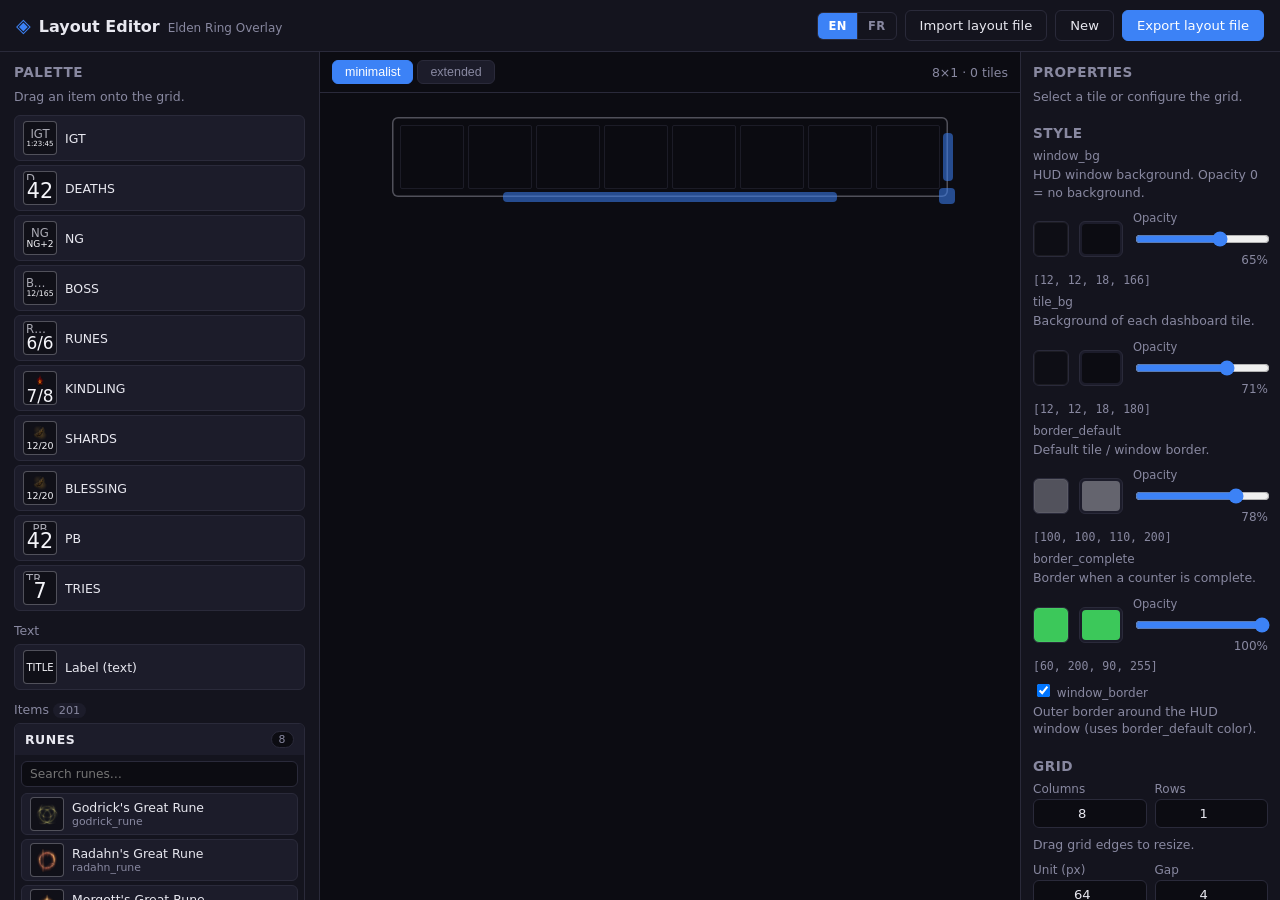
==== tools/layout_editor/layout_editor.html @ 6b84a725 "feature : customizable max on metrics" ====
<!DOCTYPE html>
<html lang="en">
<head>
  <meta charset="UTF-8" />
  <meta name="viewport" content="width=device-width, initial-scale=1.0" />
  <title>ER Overlay — Layout Editor</title>
  <link rel="stylesheet" href="layout_editor_assets/style.css" />
</head>
<body>
  <header class="topbar">
    <div class="brand">
      <span class="brand-icon">◈</span>
      <h1 data-i18n="brandTitle">Layout Editor</h1>
      <span class="brand-sub">Elden Ring Overlay</span>
    </div>
    <div class="topbar-actions">
      <div class="lang-switch" role="group" data-i18n-aria="langSwitch" aria-label="Language">
        <button type="button" class="lang-btn active" data-lang="en">EN</button>
        <button type="button" class="lang-btn" data-lang="fr">FR</button>
      </div>
      <label class="btn btn-ghost" for="import-file">
        <span data-i18n="importLayout">Import layout file</span>
        <input id="import-file" type="file" accept=".toml" hidden />
      </label>
      <button id="btn-new" class="btn btn-ghost" type="button" data-i18n="new">New</button>
      <button id="btn-export" class="btn btn-primary" type="button" data-i18n="exportLayout">Export layout file</button>
    </div>
  </header>

  <div class="workspace">
    <aside class="panel panel-left">
      <section class="panel-block">
        <h2 data-i18n="palette">Palette</h2>
        <p class="hint" data-i18n="paletteHint">Drag an item onto the grid.</p>
        <div id="palette-metrics" class="palette"></div>
        <h3 class="subhead" data-i18n="text">Text</h3>
        <div id="palette-label" class="palette"></div>
        <h3 class="subhead"><span data-i18n="items">Items</span> <span id="catalog-count" class="badge"></span></h3>
        <div id="palette-item-sections" class="item-sections"></div>
      </section>
    </aside>

    <main class="canvas-area">
      <div class="canvas-toolbar">
        <div class="section-tabs" id="section-tabs"></div>
        <div class="canvas-toolbar-spacer"></div>
        <span id="grid-info" class="muted"></span>
      </div>
      <div class="canvas-wrapper">
        <div id="grid-canvas" class="grid-canvas"></div>
      </div>
    </main>

    <aside class="panel panel-right">
      <section class="panel-block" id="props-empty">
        <h2 data-i18n="properties">Properties</h2>
        <p class="hint" data-i18n="propertiesHint">Select a tile or configure the grid.</p>
      </section>

      <section class="panel-block hidden" id="props-tile">
        <h2 data-i18n="tile">Tile</h2>
        <div class="field">
          <label data-i18n="type">Type</label>
          <input id="prop-kind" class="input" type="text" readonly />
        </div>
        <div class="field" id="field-label">
          <label data-i18n="label">Label</label>
          <input id="prop-label" class="input" type="text" />
        </div>
        <div class="field hidden" id="field-metric">
          <label data-i18n="metric">Metric</label>
          <select id="prop-metric" class="input"></select>
        </div>
        <div class="field hidden" id="field-key">
          <label data-i18n="key">Key</label>
          <input id="prop-key" class="input" type="text" />
        </div>
        <div class="field-row">
          <div class="field">
            <label data-i18n="col">Col</label>
            <input id="prop-col" class="input input-num" type="number" min="0" />
          </div>
          <div class="field">
            <label data-i18n="row">Row</label>
            <input id="prop-row" class="input input-num" type="number" min="0" />
          </div>
        </div>
        <div class="field-row">
          <div class="field">
            <label>w</label>
            <input id="prop-w" class="input input-num" type="number" min="1" />
          </div>
          <div class="field">
            <label>h</label>
            <input id="prop-h" class="input input-num" type="number" min="1" />
          </div>
        </div>
        <div class="field hidden" id="field-show-max">
          <label class="checkbox-label">
            <input id="prop-show-max" type="checkbox" />
            <span data-i18n="showMax">show_max</span>
          </label>
        </div>
        <div class="field hidden" id="field-metric-max">
          <label data-i18n="metricMax">max</label>
          <div class="field-row">
            <select id="prop-max-mode" class="input">
              <option value="auto" data-i18n="metricMaxAuto">auto</option>
              <option value="manual" data-i18n="metricMaxManual">manual</option>
            </select>
            <input id="prop-max-value" class="input input-num" type="number" min="1" />
          </div>
        </div>
        <div class="field hidden" id="field-track-equipped">
          <label class="checkbox-label">
            <input id="prop-track-equipped" type="checkbox" />
            <span data-i18n="trackEquipped">track_equipped</span>
          </label>
        </div>
        <div class="field hidden" id="field-icon">
          <label data-i18n="iconOptional">Icon (optional)</label>
          <input id="prop-icon" class="input" type="text" data-i18n-placeholder="iconPlaceholder" placeholder="kindling, scadutree…" />
        </div>
        <button id="btn-delete-tile" class="btn btn-danger btn-block" type="button" data-i18n="delete">Delete</button>
      </section>

      <section class="panel-block">
        <h2 data-i18n="style">Style</h2>
        <div class="field">
          <label data-i18n="windowBg">window_bg</label>
          <p class="hint" data-i18n="windowBgHint">HUD window background. Opacity 0 = no background.</p>
          <div id="picker-window-bg"></div>
        </div>
        <div class="field">
          <label data-i18n="tileBg">tile_bg</label>
          <p class="hint" data-i18n="tileBgHint">Background of each dashboard tile.</p>
          <div id="picker-tile-bg"></div>
        </div>
        <div class="field">
          <label data-i18n="borderDefault">border_default</label>
          <p class="hint" data-i18n="borderDefaultHint">Default tile / window border.</p>
          <div id="picker-border-default"></div>
        </div>
        <div class="field">
          <label data-i18n="borderComplete">border_complete</label>
          <p class="hint" data-i18n="borderCompleteHint">Border when a counter is complete.</p>
          <div id="picker-border-complete"></div>
        </div>
        <div class="field">
          <label class="checkbox-label">
            <input id="cfg-window-border" type="checkbox" />
            <span data-i18n="windowBorder">window_border</span>
          </label>
          <p class="hint" data-i18n="windowBorderHint">Outer border around the HUD window (uses border_default color).</p>
        </div>
      </section>

      <section class="panel-block">
        <h2 data-i18n="grid">Grid</h2>
        <div class="field-row">
          <div class="field">
            <label data-i18n="columns">Columns</label>
            <input id="cfg-columns" class="input input-num" type="number" min="1" max="32" />
          </div>
          <div class="field">
            <label data-i18n="rows">Rows</label>
            <input id="cfg-rows" class="input input-num" type="number" min="1" max="32" />
          </div>
        </div>
        <p class="hint" data-i18n="gridResizeHint">Drag grid edges to resize.</p>
        <div class="field-row">
          <div class="field">
            <label data-i18n="unitPx">Unit (px)</label>
            <input id="cfg-unit-size" class="input input-num" type="number" min="16" />
          </div>
          <div class="field">
            <label data-i18n="gap">Gap</label>
            <input id="cfg-gap" class="input input-num" type="number" min="0" />
          </div>
        </div>
        <div class="field">
          <label data-i18n="padding">Padding</label>
          <input id="cfg-padding" class="input input-num" type="number" min="0" />
        </div>
        <div class="field">
          <label data-i18n="defaultSection">Default section</label>
          <select id="cfg-default-section" class="input">
            <option value="minimalist">minimalist</option>
            <option value="extended">extended</option>
          </select>
        </div>
        <h3 class="subhead" data-i18n="overlayPreview">Overlay preview</h3>
        <p class="hint" data-i18n="overlayPreviewHint">Values from er_overlay.toml — affects text size on the canvas only.</p>
        <div class="field-row">
          <div class="field">
            <label data-i18n="textSize">text_size</label>
            <input id="cfg-text-size" class="input input-num" type="number" min="12" max="48" step="1" />
          </div>
          <div class="field">
            <label data-i18n="overlayScale">scale</label>
            <input id="cfg-overlay-scale" class="input input-num" type="number" min="0.25" max="4" step="0.05" />
          </div>
        </div>
      </section>
    </aside>
  </div>

  <script src="layout_editor_assets/catalog.js"></script>
  <script src="layout_editor_assets/i18n.js"></script>
  <script src="layout_editor_assets/color_picker.js"></script>
  <script src="layout_editor_assets/app.js"></script>
</body>
</html>
---- tools/layout_editor/layout_editor_assets/style.css ----
:root {
  --bg: #0c0c12;
  --surface: #14141e;
  --surface-2: #1c1c2a;
  --border: #2a2a3a;
  --text: #e8e8f0;
  --muted: #8888a0;
  --accent: #3c82f6;
  --accent-hover: #5a9aff;
  --danger: #e05050;
  --tile-bg-color: rgba(12, 12, 18, 0.71);
  --window-bg-color: rgba(12, 12, 18, 0.65);
  --tile-border-color: rgba(100, 100, 110, 0.78);
  --tile-border-complete: rgba(60, 200, 90, 1);
  --tile-label-color: rgb(170, 170, 180);
  --tile-value-color: rgb(245, 245, 250);
  --tile-selected: rgba(60, 130, 246, 0.9);
  --grid-line: rgba(60, 60, 80, 0.35);
  --radius: 6px;
  --font: "Segoe UI", system-ui, sans-serif;
  /* Same font as er_overlay_ui (Segoe UI on Windows). */
  --tile-font: "Segoe UI", system-ui, sans-serif;
  --overlay-label-line: 11.7px;
}

*,
*::before,
*::after {
  box-sizing: border-box;
}

body {
  margin: 0;
  font-family: var(--font);
  background: var(--bg);
  color: var(--text);
  height: 100vh;
  display: flex;
  flex-direction: column;
  overflow: hidden;
}

.hidden {
  display: none !important;
}

/* ── Top bar ─────────────────────────────────────── */

.topbar {
  display: flex;
  align-items: center;
  justify-content: space-between;
  padding: 10px 16px;
  background: var(--surface);
  border-bottom: 1px solid var(--border);
  flex-shrink: 0;
}

.brand {
  display: flex;
  align-items: baseline;
  gap: 8px;
}

.brand-icon {
  color: var(--accent);
  font-size: 1.2rem;
}

.brand h1 {
  margin: 0;
  font-size: 1rem;
  font-weight: 600;
}

.brand-sub {
  font-size: 0.75rem;
  color: var(--muted);
}

.topbar-actions {
  display: flex;
  align-items: center;
  gap: 8px;
}

.lang-switch {
  display: flex;
  border: 1px solid var(--border);
  border-radius: var(--radius);
  overflow: hidden;
}

.lang-btn {
  font-family: inherit;
  font-size: 0.72rem;
  font-weight: 600;
  letter-spacing: 0.04em;
  padding: 6px 10px;
  border: none;
  background: transparent;
  color: var(--muted);
  cursor: pointer;
  transition: background 0.15s, color 0.15s;
}

.lang-btn:hover {
  color: var(--text);
  background: var(--surface-2);
}

.lang-btn.active {
  background: var(--accent);
  color: #fff;
}

.lang-btn + .lang-btn {
  border-left: 1px solid var(--border);
}

/* ── Buttons ─────────────────────────────────────── */

.btn {
  font-family: inherit;
  font-size: 0.82rem;
  padding: 7px 14px;
  border-radius: var(--radius);
  border: 1px solid var(--border);
  cursor: pointer;
  background: var(--surface-2);
  color: var(--text);
  transition: background 0.15s, border-color 0.15s;
}

.btn:hover {
  background: #252535;
}

.btn-primary {
  background: var(--accent);
  border-color: var(--accent);
  color: #fff;
}

.btn-primary:hover {
  background: var(--accent-hover);
}

.btn-ghost {
  background: transparent;
}

.btn-danger {
  background: transparent;
  border-color: var(--danger);
  color: var(--danger);
}

.btn-danger:hover {
  background: rgba(224, 80, 80, 0.12);
}

.btn-block {
  width: 100%;
  margin-top: 8px;
}

/* ── Layout ──────────────────────────────────────── */

.workspace {
  display: grid;
  grid-template-columns: 320px 1fr 260px;
  flex: 1;
  min-height: 0;
}

.panel {
  background: var(--surface);
  border-right: 1px solid var(--border);
  overflow-y: auto;
  overflow-x: hidden;
  padding: 12px;
  min-width: 0;
}

.panel-left {
  padding: 12px 14px;
}

.panel-right {
  border-right: none;
  border-left: 1px solid var(--border);
}

.panel-block {
  margin-bottom: 20px;
}

.panel-block h2 {
  margin: 0 0 8px;
  font-size: 0.85rem;
  font-weight: 600;
  text-transform: uppercase;
  letter-spacing: 0.04em;
  color: var(--muted);
}

.subhead {
  margin: 12px 0 6px;
  font-size: 0.78rem;
  color: var(--muted);
  font-weight: 500;
}

.hint {
  margin: 0 0 10px;
  font-size: 0.78rem;
  color: var(--muted);
  line-height: 1.4;
}

.muted {
  font-size: 0.78rem;
  color: var(--muted);
}

.badge {
  font-size: 0.7rem;
  background: var(--surface-2);
  padding: 1px 6px;
  border-radius: 10px;
  color: var(--muted);
}

/* ── Inputs ──────────────────────────────────────── */

.input {
  width: 100%;
  padding: 6px 8px;
  font-family: inherit;
  font-size: 0.82rem;
  background: var(--bg);
  border: 1px solid var(--border);
  border-radius: var(--radius);
  color: var(--text);
}

.input:focus {
  outline: none;
  border-color: var(--accent);
}

.input-num {
  text-align: center;
}

.field {
  margin-bottom: 8px;
}

.field label {
  display: block;
  font-size: 0.75rem;
  color: var(--muted);
  margin-bottom: 3px;
}

.field-row {
  display: grid;
  grid-template-columns: 1fr 1fr;
  gap: 8px;
}

.checkbox-label {
  display: flex;
  align-items: center;
  gap: 6px;
  font-size: 0.82rem;
  cursor: pointer;
}

/* ── Palette ─────────────────────────────────────── */

.palette {
  display: flex;
  flex-direction: column;
  gap: 4px;
}

.palette-scroll {
  max-height: 220px;
  overflow-y: auto;
}

.item-sections {
  display: flex;
  flex-direction: column;
  gap: 6px;
}

.item-section {
  border: 1px solid var(--border);
  border-radius: var(--radius);
  background: var(--surface);
  overflow: hidden;
}

.item-section-head {
  width: 100%;
  display: flex;
  align-items: center;
  justify-content: space-between;
  gap: 8px;
  padding: 7px 10px;
  border: 0;
  background: var(--surface-2);
  color: var(--text);
  font: inherit;
  font-size: 0.78rem;
  font-weight: 600;
  text-transform: uppercase;
  letter-spacing: 0.04em;
  cursor: pointer;
}

.item-section-head:hover {
  background: #242436;
}

.item-section-count {
  font-size: 0.68rem;
  font-weight: 500;
  color: var(--muted);
  background: var(--bg);
  border: 1px solid var(--border);
  border-radius: 999px;
  padding: 1px 7px;
}

.item-section-content {
  padding: 6px;
  display: flex;
  flex-direction: column;
  gap: 6px;
}

.item-section-search {
  font-size: 0.76rem;
  padding: 5px 8px;
}

.item-section-body {
  max-height: 140px;
}

.item-section.collapsed .item-section-content {
  display: none;
}

.palette-item {
  display: flex;
  align-items: center;
  gap: 8px;
  padding: 5px 8px;
  background: var(--surface-2);
  border: 1px solid var(--border);
  border-radius: var(--radius);
  font-size: 0.78rem;
  cursor: grab;
  user-select: none;
  transition: border-color 0.15s;
  min-height: 42px;
  max-width: 100%;
  overflow: hidden;
}

.palette-item:hover {
  border-color: var(--accent);
}

.palette-item:active {
  cursor: grabbing;
}

.palette-thumb {
  width: 34px;
  height: 34px;
  flex-shrink: 0;
  display: flex;
  flex-direction: column;
  align-items: center;
  justify-content: center;
  background: var(--tile-bg-color);
  border: 1.5px solid var(--tile-border-color);
  border-radius: 4px;
  overflow: hidden;
  padding: 2px;
}

.palette-thumb img {
  width: 88%;
  height: 88%;
  object-fit: contain;
  image-rendering: auto;
}

.palette-thumb-text {
  color: var(--tile-label-color);
  text-transform: uppercase;
  line-height: 1;
  text-align: center;
  max-width: 100%;
  overflow: hidden;
  text-overflow: ellipsis;
  white-space: nowrap;
}

.palette-thumb-value {
  color: var(--tile-value-color);
  line-height: 1.1;
}

.palette-meta {
  flex: 1;
  min-width: 0;
}

.palette-title {
  font-size: 0.78rem;
  overflow: hidden;
  text-overflow: ellipsis;
  white-space: nowrap;
}

.palette-item .pi-key {
  color: var(--muted);
  font-size: 0.68rem;
  overflow: hidden;
  text-overflow: ellipsis;
  white-space: nowrap;
}

.item-sections,
.item-section,
.item-section-body,
.palette {
  min-width: 0;
}

/* ── Canvas ──────────────────────────────────────── */

.canvas-area {
  display: flex;
  flex-direction: column;
  min-width: 0;
  background: var(--bg);
}

.canvas-toolbar {
  display: flex;
  align-items: center;
  gap: 8px;
  padding: 8px 12px;
  border-bottom: 1px solid var(--border);
  flex-shrink: 0;
}

.canvas-toolbar-spacer {
  flex: 1;
}

.section-tabs {
  display: flex;
  gap: 4px;
}

.section-tab {
  padding: 4px 12px;
  font-size: 0.78rem;
  background: var(--surface-2);
  border: 1px solid var(--border);
  border-radius: var(--radius);
  color: var(--muted);
  cursor: pointer;
}

.section-tab.active {
  background: var(--accent);
  border-color: var(--accent);
  color: #fff;
}

.canvas-wrapper {
  flex: 1;
  overflow: auto;
  padding: 24px;
  display: flex;
  justify-content: center;
  align-items: flex-start;
}

.grid-canvas {
  position: relative;
  background: var(--window-bg-color, transparent);
  border: none;
  border-radius: var(--radius);
  box-shadow: none;
}

.grid-canvas--no-window-chrome {
  border-radius: 0;
}

.grid-canvas.drag-over {
  outline: 2px dashed var(--accent);
  outline-offset: 2px;
}

.grid-canvas--resizing {
  outline: 2px solid var(--accent);
  outline-offset: 1px;
}

.grid-resize-handle {
  position: absolute;
  z-index: 5;
  background: var(--accent);
  opacity: 0.55;
  transition: opacity 0.15s;
}

.grid-resize-handle:hover {
  opacity: 0.95;
}

.grid-resize-e {
  right: -5px;
  top: 20%;
  width: 10px;
  height: 60%;
  cursor: ew-resize;
  border-radius: 4px;
}

.grid-resize-s {
  left: 20%;
  bottom: -5px;
  width: 60%;
  height: 10px;
  cursor: ns-resize;
  border-radius: 4px;
}

.grid-resize-se {
  right: -7px;
  bottom: -7px;
  width: 16px;
  height: 16px;
  cursor: nwse-resize;
  border-radius: 4px;
}

.grid-bg {
  position: absolute;
  inset: 0;
  pointer-events: none;
}

.grid-cell {
  position: absolute;
  border: 1px solid var(--grid-line);
  border-radius: 2px;
}

/* ── Tiles ───────────────────────────────────────── */

.tile {
  position: absolute;
  background: var(--tile-bg-color);
  border: 1.5px solid var(--tile-border-color);
  border-radius: var(--radius);
  cursor: grab;
  overflow: hidden;
  user-select: none;
  transition: border-color 0.1s, box-shadow 0.1s;
  z-index: 1;
}

.tile.tile--complete {
  border-color: var(--tile-border-complete);
}

.tile:hover {
  border-color: rgba(140, 140, 160, 0.9);
}

.tile.selected {
  border-color: var(--tile-selected);
  box-shadow: 0 0 0 1px var(--tile-selected);
  z-index: 2;
}

.tile.tile--resizing {
  cursor: nwse-resize;
  z-index: 3;
}

.tile.overlap {
  border-color: var(--danger);
}

.tile-body {
  position: relative;
  width: 100%;
  height: 100%;
  font-family: var(--tile-font);
  pointer-events: none;
  overflow: hidden;
}

.tile-text-probe {
  position: absolute;
  left: -9999px;
  top: 0;
  visibility: hidden;
  white-space: nowrap;
  font-family: var(--tile-font);
  line-height: 1;
}

.tile-layer {
  position: absolute;
  left: 50%;
  transform: translateX(-50%);
  white-space: nowrap;
  text-align: center;
  line-height: 1;
  overflow: hidden;
  text-overflow: ellipsis;
}

.tile-layer--icon {
  left: 0;
  transform: none;
  object-fit: contain;
}

.tile-icon {
  object-fit: contain;
  flex-shrink: 0;
  display: block;
}

.tile-icon--metric {
  /* size/position set in JS (tile_render.rs layout) */
}

.tile-icon--item {
  /* size/position set in JS */
}

.tile-icon--item-countable {
  /* size/position set in JS */
}

.tile-icon--missing {
  opacity: 0.25;
  filter: grayscale(1);
}

.tile-label {
  color: var(--tile-label-color);
  text-transform: uppercase;
  line-height: 1;
  max-width: 100%;
  white-space: nowrap;
  overflow: hidden;
  text-overflow: ellipsis;
}

.tile-value {
  color: var(--tile-value-color);
  line-height: 1;
  max-width: 100%;
  white-space: nowrap;
  overflow: hidden;
  text-overflow: ellipsis;
}

.tile-value--solo {
  text-transform: none;
  letter-spacing: normal;
}

.tile-count {
  /* positioned in JS like tile_render.rs */
}

.resize-handle {
  position: absolute;
  right: 0;
  bottom: 0;
  width: 18px;
  height: 18px;
  cursor: nwse-resize;
  background: var(--accent);
  border-radius: 2px 0 var(--radius) 0;
  opacity: 0.85;
  z-index: 2;
}

.resize-zone {
  position: absolute;
  right: 0;
  bottom: 0;
  width: 28%;
  height: 28%;
  min-width: 20px;
  min-height: 20px;
  max-width: 48px;
  max-height: 48px;
  cursor: nwse-resize;
  z-index: 1;
}

/* ── RGBA color picker ─────────────────────────────────────────────── */

.color-picker-row {
  display: flex;
  align-items: center;
  gap: 10px;
  margin-top: 6px;
}

.color-picker-swatch {
  width: 36px;
  height: 36px;
  flex-shrink: 0;
  border-radius: var(--radius);
  border: 1px solid var(--border);
  box-shadow: inset 0 0 0 1px rgba(255, 255, 255, 0.06);
}

.color-picker-color {
  width: 44px;
  height: 36px;
  padding: 2px;
  border: 1px solid var(--border);
  border-radius: var(--radius);
  background: var(--surface-2);
  cursor: pointer;
}

.color-picker-color::-webkit-color-swatch-wrapper {
  padding: 0;
}

.color-picker-color::-webkit-color-swatch {
  border: none;
  border-radius: 4px;
}

.color-picker-alpha {
  flex: 1;
  min-width: 0;
  display: flex;
  flex-direction: column;
  gap: 4px;
}

.color-picker-alpha-label {
  font-size: 0.72rem;
  color: var(--muted);
}

.color-picker-alpha-range {
  width: 100%;
  accent-color: var(--accent);
}

.color-picker-alpha-val {
  font-size: 0.75rem;
  color: var(--muted);
  align-self: flex-end;
}

.color-picker-value {
  display: block;
  margin-top: 6px;
  font-size: 0.72rem;
  font-family: ui-monospace, Consolas, monospace;
}
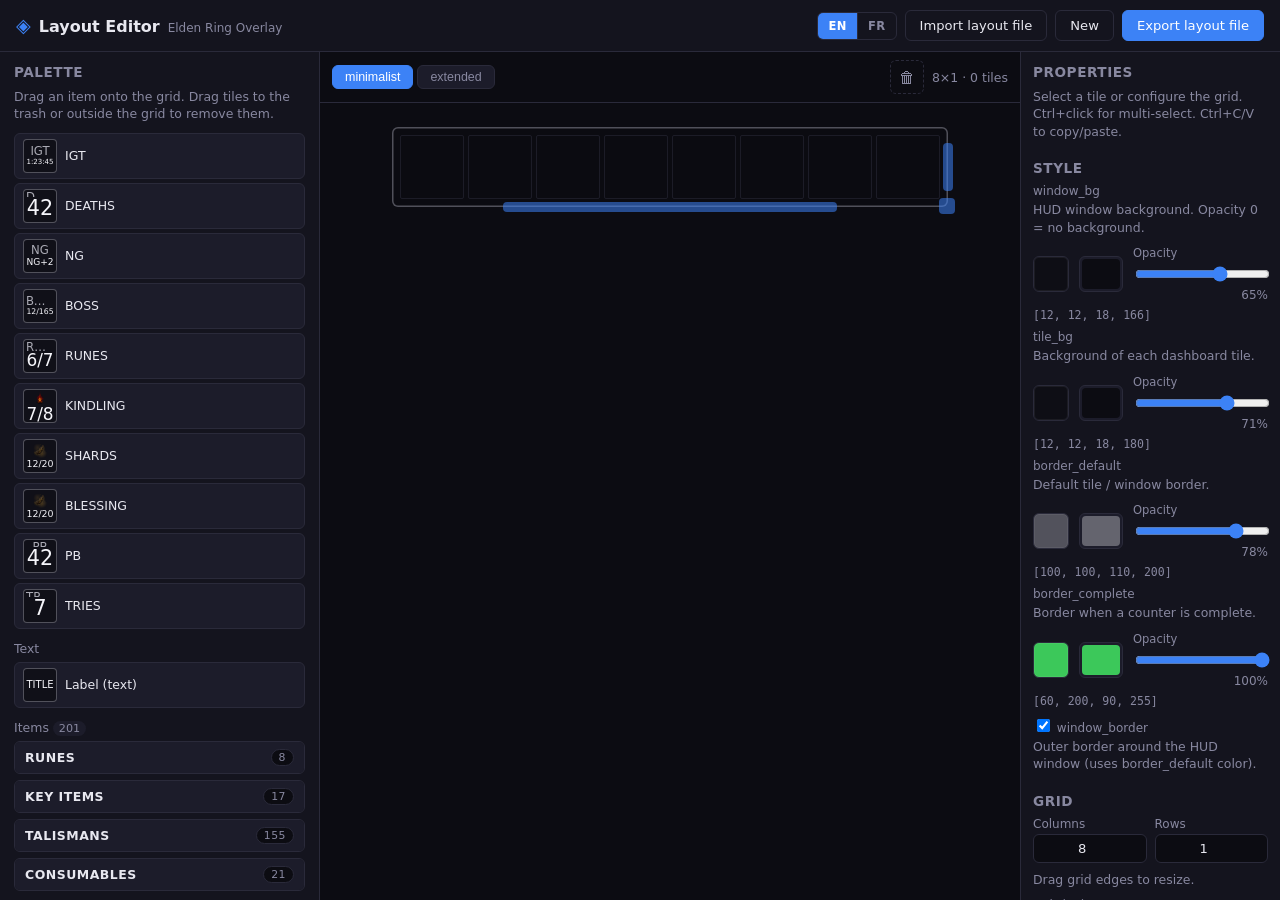
==== commit dfa735a6: "feature : QOL Ingame : - Better vertical alignment when not using Labels  Editor :  - Do not put bac" ====
--- a/tools/layout_editor/layout_editor.html
+++ b/tools/layout_editor/layout_editor.html
@@ -44,6 +44,7 @@
       <div class="canvas-toolbar">
         <div class="section-tabs" id="section-tabs"></div>
         <div class="canvas-toolbar-spacer"></div>
+        <div id="trash-zone" class="trash-zone" data-i18n-title="trashHint" title="">🗑</div>
         <span id="grid-info" class="muted"></span>
       </div>
       <div class="canvas-wrapper">
@@ -59,6 +60,8 @@
 
       <section class="panel-block hidden" id="props-tile">
         <h2 data-i18n="tile">Tile</h2>
+        <p id="props-multi-hint" class="hint hidden"></p>
+        <div id="props-fields">
         <div class="field">
           <label data-i18n="type">Type</label>
           <input id="prop-kind" class="input" type="text" readonly />
@@ -121,6 +124,7 @@
           <label data-i18n="iconOptional">Icon (optional)</label>
           <input id="prop-icon" class="input" type="text" data-i18n-placeholder="iconPlaceholder" placeholder="kindling, scadutree…" />
         </div>
+        </div>
         <button id="btn-delete-tile" class="btn btn-danger btn-block" type="button" data-i18n="delete">Delete</button>
       </section>
 
--- a/tools/layout_editor/layout_editor_assets/style.css
+++ b/tools/layout_editor/layout_editor_assets/style.css
@@ -469,6 +469,27 @@
   flex: 1;
 }
 
+.trash-zone {
+  display: flex;
+  align-items: center;
+  justify-content: center;
+  width: 34px;
+  height: 34px;
+  border: 1.5px dashed var(--border);
+  border-radius: var(--radius);
+  color: var(--muted);
+  font-size: 1rem;
+  cursor: default;
+  transition: border-color 0.15s, color 0.15s, background 0.15s;
+  user-select: none;
+}
+
+.trash-zone--active {
+  border-color: var(--danger);
+  color: var(--danger);
+  background: rgba(224, 80, 80, 0.12);
+}
+
 .section-tabs {
   display: flex;
   gap: 4px;
@@ -505,6 +526,7 @@
   border: none;
   border-radius: var(--radius);
   box-shadow: none;
+  overflow: visible;
 }
 
 .grid-canvas--no-window-chrome {
@@ -566,6 +588,18 @@
   pointer-events: none;
 }
 
+.grid-tiles,
+.grid-handles {
+  position: absolute;
+  inset: 0;
+  pointer-events: none;
+}
+
+.grid-tiles .tile,
+.grid-handles .grid-resize-handle {
+  pointer-events: auto;
+}
+
 .grid-cell {
   position: absolute;
   border: 1px solid var(--grid-line);
@@ -603,6 +637,20 @@
 .tile.tile--resizing {
   cursor: nwse-resize;
   z-index: 3;
+}
+
+.tile.tile--moving {
+  cursor: grabbing;
+  opacity: 0.92;
+  z-index: 3;
+}
+
+.tile.tile--delete-pending {
+  opacity: 0.5;
+  z-index: 5;
+  box-shadow: 0 10px 28px rgba(0, 0, 0, 0.45);
+  outline: 2px dashed var(--danger);
+  outline-offset: 2px;
 }
 
 .tile.overlap {
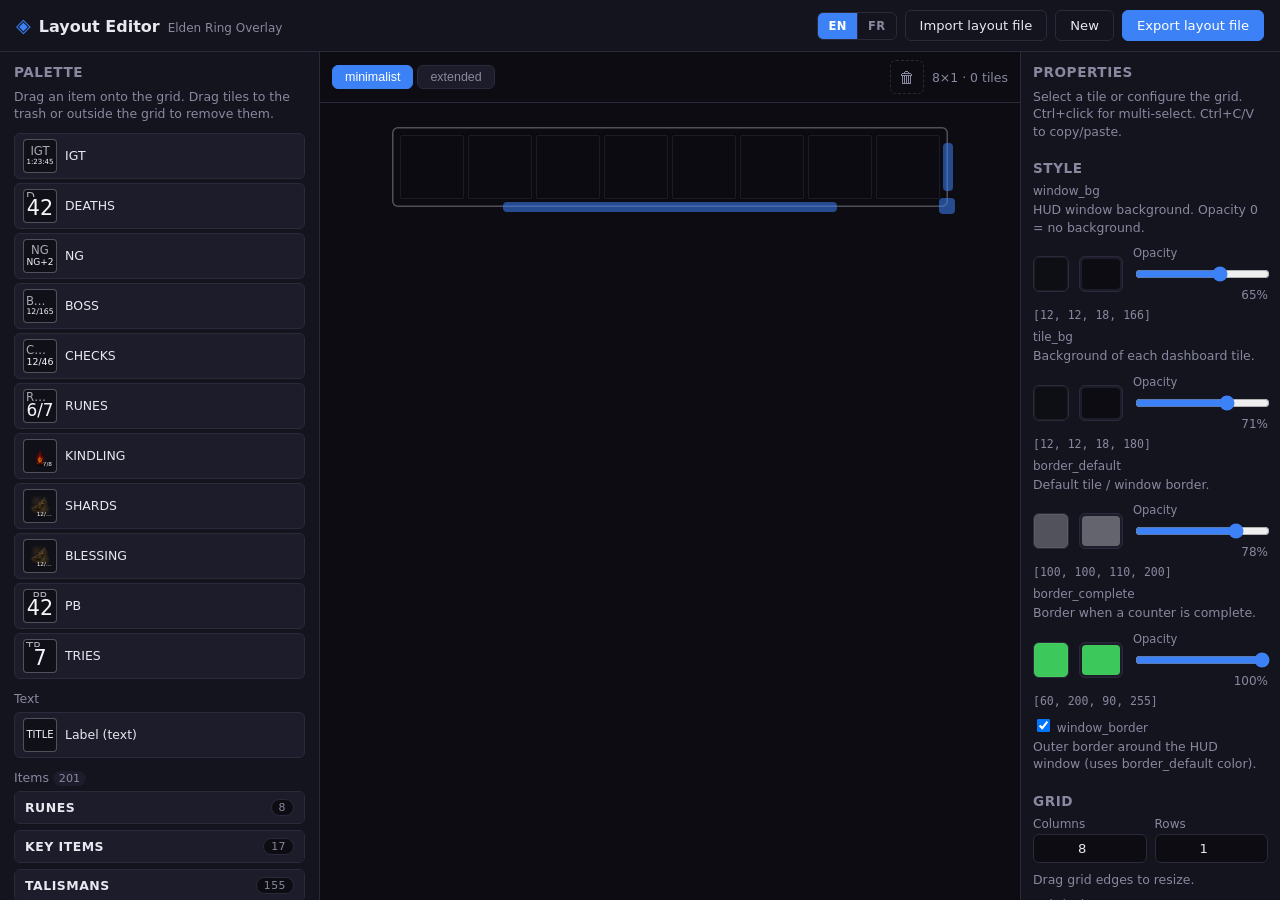
==== commit 5f59ff3d: "feature : historic tracking" ====
--- a/tools/layout_editor/layout_editor.html
+++ b/tools/layout_editor/layout_editor.html
@@ -120,6 +120,12 @@
             <span data-i18n="trackEquipped">track_equipped</span>
           </label>
         </div>
+        <div class="field hidden" id="field-historic">
+          <label class="checkbox-label">
+            <input id="prop-historic" type="checkbox" />
+            <span data-i18n="historic">historic</span>
+          </label>
+        </div>
         <div class="field hidden" id="field-icon">
           <label data-i18n="iconOptional">Icon (optional)</label>
           <input id="prop-icon" class="input" type="text" data-i18n-placeholder="iconPlaceholder" placeholder="kindling, scadutree…" />
--- a/tools/layout_editor/layout_editor_assets/style.css
+++ b/tools/layout_editor/layout_editor_assets/style.css
@@ -383,6 +383,7 @@
 }
 
 .palette-thumb {
+  position: relative;
   width: 34px;
   height: 34px;
   flex-shrink: 0;
@@ -406,7 +407,6 @@
 
 .palette-thumb-text {
   color: var(--tile-label-color);
-  text-transform: uppercase;
   line-height: 1;
   text-align: center;
   max-width: 100%;
@@ -718,7 +718,6 @@
 
 .tile-label {
   color: var(--tile-label-color);
-  text-transform: uppercase;
   line-height: 1;
   max-width: 100%;
   white-space: nowrap;
@@ -741,7 +740,20 @@
 }
 
 .tile-count {
-  /* positioned in JS like tile_render.rs */
+  left: auto;
+  right: 0;
+  z-index: 2;
+  text-align: right;
+  transform: none;
+  line-height: 1;
+  text-shadow: 0 1px 2px rgba(0, 0, 0, 0.9);
+}
+
+.tile-label--overlay {
+  z-index: 3;
+  transform: none;
+  line-height: 1;
+  text-shadow: 0 1px 2px rgba(0, 0, 0, 0.9);
 }
 
 .resize-handle {
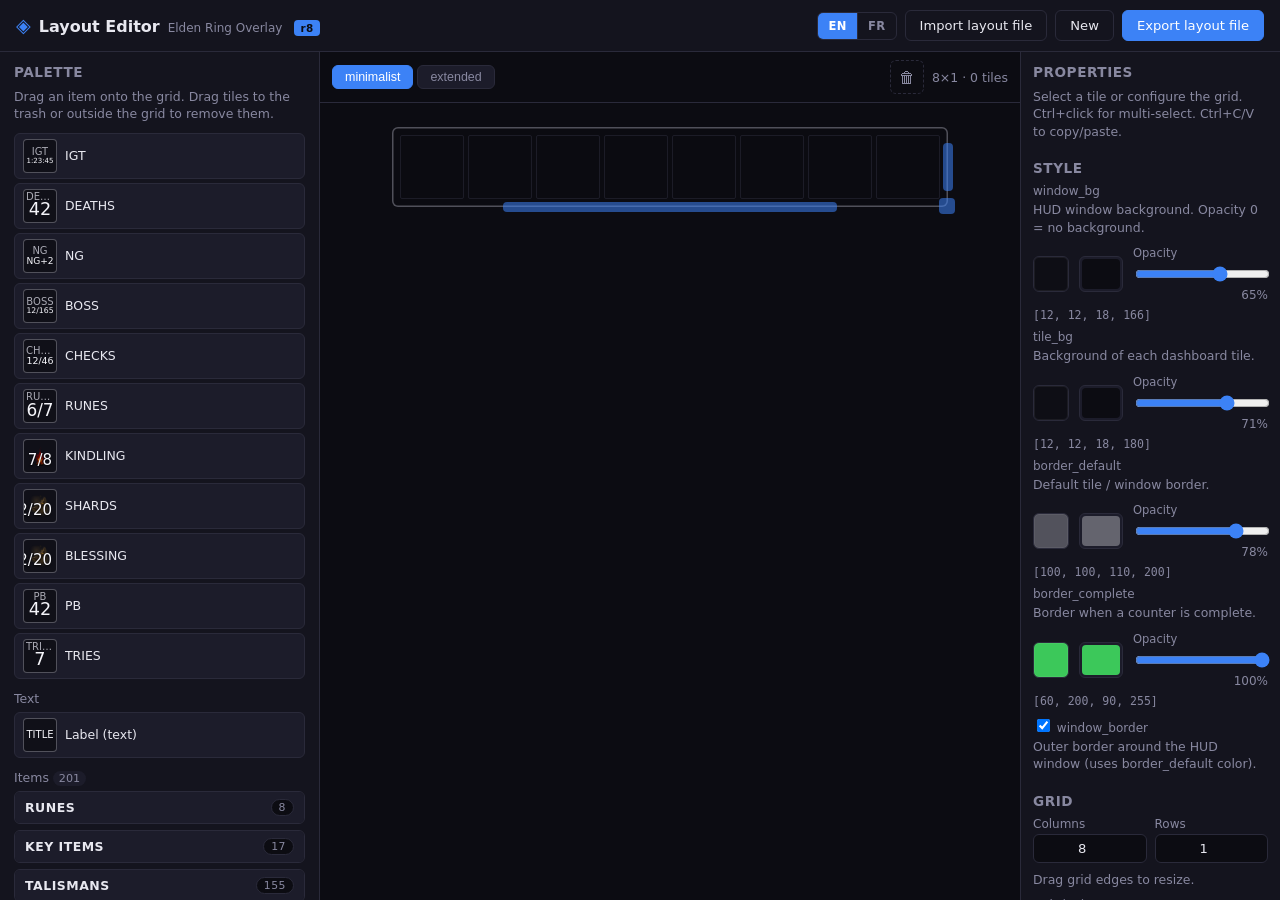
==== commit b4f803d1: "feat : better text size management * Can update text size and scaling on the editor * text_size now " ====
--- a/tools/layout_editor/layout_editor.html
+++ b/tools/layout_editor/layout_editor.html
@@ -4,7 +4,7 @@
   <meta charset="UTF-8" />
   <meta name="viewport" content="width=device-width, initial-scale=1.0" />
   <title>ER Overlay — Layout Editor</title>
-  <link rel="stylesheet" href="layout_editor_assets/style.css" />
+  <link rel="stylesheet" href="layout_editor_assets/style.css?v=8" />
 </head>
 <body>
   <header class="topbar">
@@ -12,6 +12,7 @@
       <span class="brand-icon">◈</span>
       <h1 data-i18n="brandTitle">Layout Editor</h1>
       <span class="brand-sub">Elden Ring Overlay</span>
+      <span id="render-build" class="brand-build" title="Tile render build">r7</span>
     </div>
     <div class="topbar-actions">
       <div class="lang-switch" role="group" data-i18n-aria="langSwitch" aria-label="Language">
@@ -74,29 +75,20 @@
           <label data-i18n="metric">Metric</label>
           <select id="prop-metric" class="input"></select>
         </div>
+        <div class="field hidden" id="field-pb-source">
+          <label data-i18n="pbSource">PB metric</label>
+          <select id="prop-pb-source" class="input"></select>
+        </div>
+        <div class="field hidden" id="field-pb-mode">
+          <label data-i18n="pbMode">PB mode</label>
+          <select id="prop-pb-mode" class="input">
+            <option value="max" data-i18n="pbModeMax">max</option>
+            <option value="min" data-i18n="pbModeMin">min</option>
+          </select>
+        </div>
         <div class="field hidden" id="field-key">
           <label data-i18n="key">Key</label>
           <input id="prop-key" class="input" type="text" />
-        </div>
-        <div class="field-row">
-          <div class="field">
-            <label data-i18n="col">Col</label>
-            <input id="prop-col" class="input input-num" type="number" min="0" />
-          </div>
-          <div class="field">
-            <label data-i18n="row">Row</label>
-            <input id="prop-row" class="input input-num" type="number" min="0" />
-          </div>
-        </div>
-        <div class="field-row">
-          <div class="field">
-            <label>w</label>
-            <input id="prop-w" class="input input-num" type="number" min="1" />
-          </div>
-          <div class="field">
-            <label>h</label>
-            <input id="prop-h" class="input input-num" type="number" min="1" />
-          </div>
         </div>
         <div class="field hidden" id="field-show-max">
           <label class="checkbox-label">
@@ -199,8 +191,8 @@
             <option value="extended">extended</option>
           </select>
         </div>
-        <h3 class="subhead" data-i18n="overlayPreview">Overlay preview</h3>
-        <p class="hint" data-i18n="overlayPreviewHint">Values from er_overlay.toml — affects text size on the canvas only.</p>
+        <h3 class="subhead" data-i18n="layoutTypography">Typography</h3>
+        <p class="hint" data-i18n="layoutTypographyHint">Saved in the layout [style]. If omitted when importing an old layout, values fall back to er_overlay.toml next to this page (else built-in defaults).</p>
         <div class="field-row">
           <div class="field">
             <label data-i18n="textSize">text_size</label>
@@ -215,9 +207,9 @@
     </aside>
   </div>
 
-  <script src="layout_editor_assets/catalog.js"></script>
-  <script src="layout_editor_assets/i18n.js"></script>
-  <script src="layout_editor_assets/color_picker.js"></script>
-  <script src="layout_editor_assets/app.js"></script>
+  <script src="layout_editor_assets/catalog.js?v=8"></script>
+  <script src="layout_editor_assets/i18n.js?v=8"></script>
+  <script src="layout_editor_assets/color_picker.js?v=8"></script>
+  <script src="layout_editor_assets/app.js?v=8"></script>
 </body>
 </html>
--- a/tools/layout_editor/layout_editor_assets/style.css
+++ b/tools/layout_editor/layout_editor_assets/style.css
@@ -78,6 +78,17 @@
   color: var(--muted);
 }
 
+.brand-build {
+  font-size: 0.65rem;
+  font-weight: 700;
+  letter-spacing: 0.04em;
+  color: #0c0c12;
+  background: var(--accent);
+  border-radius: 4px;
+  padding: 2px 6px;
+  margin-left: 4px;
+}
+
 .topbar-actions {
   display: flex;
   align-items: center;
@@ -611,26 +622,29 @@
 .tile {
   position: absolute;
   background: var(--tile-bg-color);
-  border: 1.5px solid var(--tile-border-color);
+  /* Inset stroke like ImGui AddRect — must not shrink the content box (border-box). */
+  border: none;
+  box-shadow: inset 0 0 0 1.5px var(--tile-stroke, var(--tile-border-color));
   border-radius: var(--radius);
   cursor: grab;
   overflow: hidden;
   user-select: none;
-  transition: border-color 0.1s, box-shadow 0.1s;
+  transition: box-shadow 0.1s;
   z-index: 1;
 }
 
 .tile.tile--complete {
-  border-color: var(--tile-border-complete);
+  box-shadow: inset 0 0 0 1.5px var(--tile-stroke, var(--tile-border-complete));
 }
 
 .tile:hover {
-  border-color: rgba(140, 140, 160, 0.9);
+  box-shadow: inset 0 0 0 1.5px rgba(140, 140, 160, 0.9);
 }
 
 .tile.selected {
-  border-color: var(--tile-selected);
-  box-shadow: 0 0 0 1px var(--tile-selected);
+  box-shadow:
+    inset 0 0 0 1.5px var(--tile-selected),
+    0 0 0 1px var(--tile-selected);
   z-index: 2;
 }
 
@@ -654,7 +668,7 @@
 }
 
 .tile.overlap {
-  border-color: var(--danger);
+  box-shadow: inset 0 0 0 1.5px var(--danger);
 }
 
 .tile-body {
@@ -664,6 +678,22 @@
   font-family: var(--tile-font);
   pointer-events: none;
   overflow: hidden;
+}
+
+.tile-body--text {
+  display: flex;
+  flex-direction: column;
+  align-items: center;
+  justify-content: flex-start;
+  box-sizing: border-box;
+}
+
+.tile-body--text .tile-label,
+.tile-body--text .tile-value {
+  position: static;
+  left: auto;
+  transform: none;
+  flex-shrink: 0;
 }
 
 .tile-text-probe {
@@ -683,8 +713,8 @@
   white-space: nowrap;
   text-align: center;
   line-height: 1;
-  overflow: hidden;
-  text-overflow: ellipsis;
+  overflow: visible;
+  text-overflow: clip;
 }
 
 .tile-layer--icon {
@@ -719,19 +749,17 @@
 .tile-label {
   color: var(--tile-label-color);
   line-height: 1;
-  max-width: 100%;
   white-space: nowrap;
-  overflow: hidden;
-  text-overflow: ellipsis;
+  overflow: visible;
+  text-overflow: clip;
 }
 
 .tile-value {
   color: var(--tile-value-color);
   line-height: 1;
-  max-width: 100%;
   white-space: nowrap;
-  overflow: hidden;
-  text-overflow: ellipsis;
+  overflow: visible;
+  text-overflow: clip;
 }
 
 .tile-value--solo {
@@ -753,6 +781,8 @@
   z-index: 3;
   transform: none;
   line-height: 1;
+  overflow: visible;
+  text-overflow: clip;
   text-shadow: 0 1px 2px rgba(0, 0, 0, 0.9);
 }
 
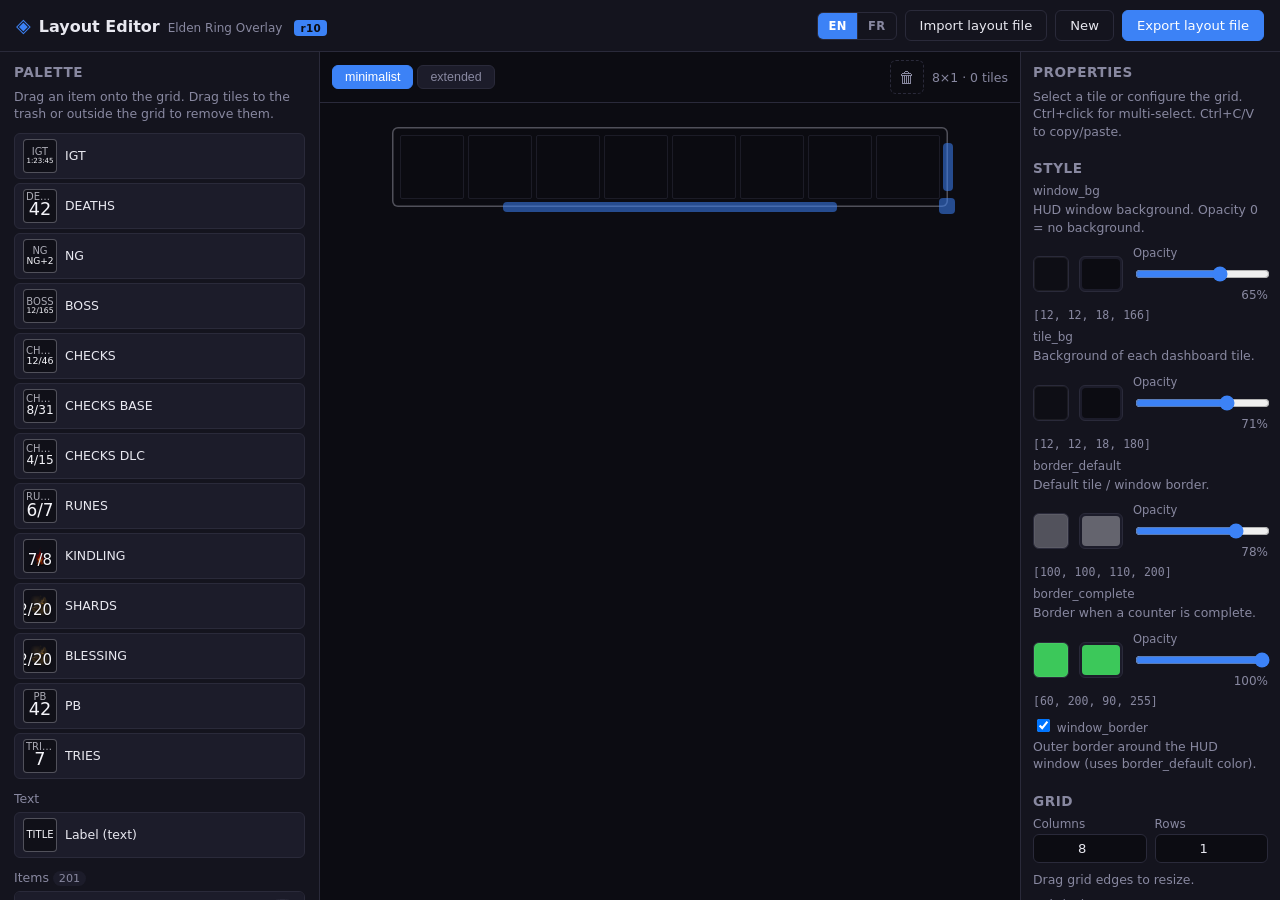
==== commit f48e97b6: "feat : optims + split checks (dlc and base game)" ====
--- a/tools/layout_editor/layout_editor.html
+++ b/tools/layout_editor/layout_editor.html
@@ -122,6 +122,12 @@
           <label data-i18n="iconOptional">Icon (optional)</label>
           <input id="prop-icon" class="input" type="text" data-i18n-placeholder="iconPlaceholder" placeholder="kindling, scadutree…" />
         </div>
+        <div class="field" id="field-show-border">
+          <label class="checkbox-label">
+            <input id="prop-show-border" type="checkbox" checked />
+            <span data-i18n="showBorder">show_border</span>
+          </label>
+        </div>
         </div>
         <button id="btn-delete-tile" class="btn btn-danger btn-block" type="button" data-i18n="delete">Delete</button>
       </section>
--- a/tools/layout_editor/layout_editor_assets/style.css
+++ b/tools/layout_editor/layout_editor_assets/style.css
@@ -637,6 +637,20 @@
   box-shadow: inset 0 0 0 1.5px var(--tile-stroke, var(--tile-border-complete));
 }
 
+.tile.tile--no-border {
+  box-shadow: none;
+}
+
+.tile.tile--no-border:hover {
+  box-shadow: inset 0 0 0 1.5px rgba(140, 140, 160, 0.55);
+}
+
+.tile.tile--no-border.selected {
+  box-shadow:
+    inset 0 0 0 1.5px var(--tile-selected),
+    0 0 0 1px var(--tile-selected);
+}
+
 .tile:hover {
   box-shadow: inset 0 0 0 1.5px rgba(140, 140, 160, 0.9);
 }
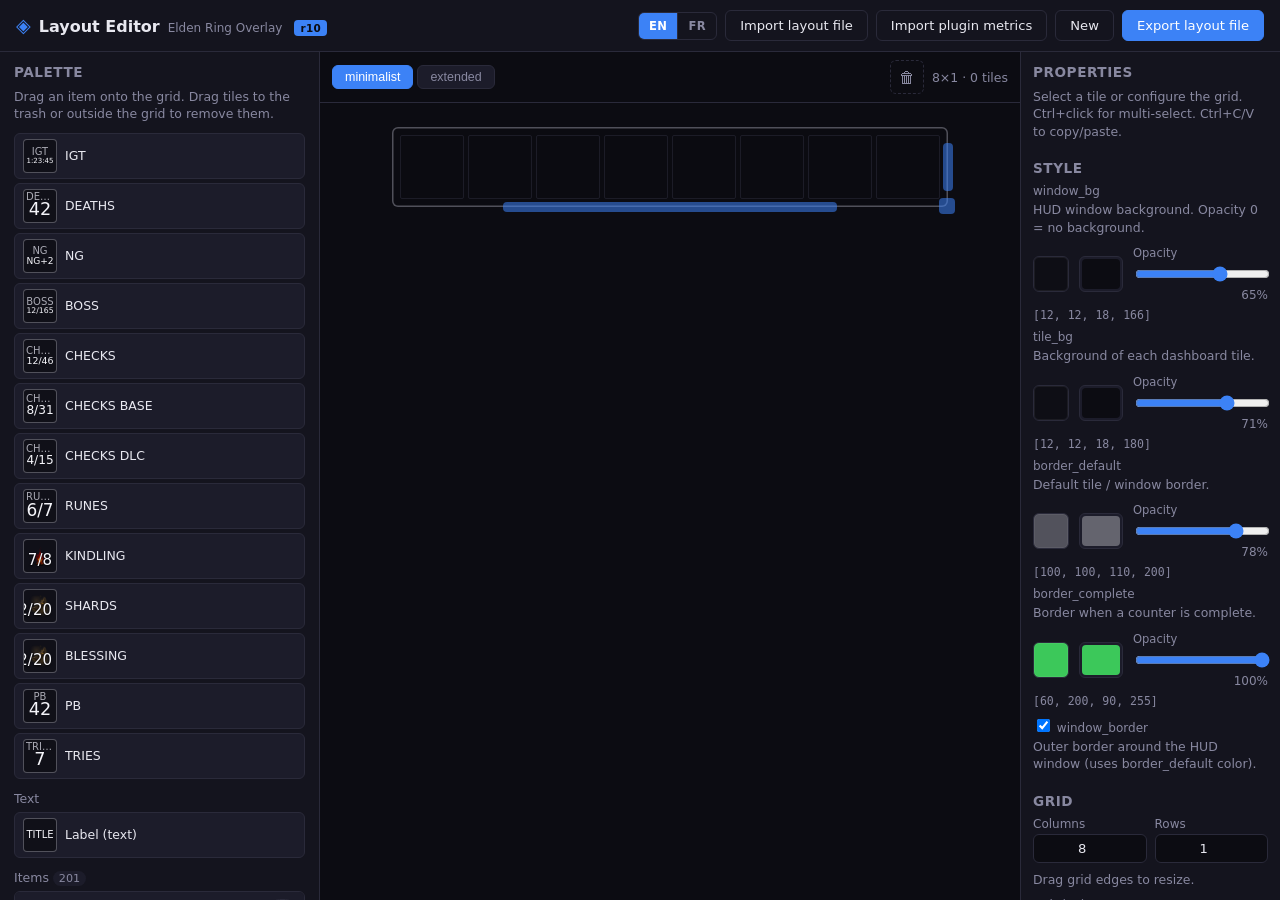
==== commit e06fdd74: "feat : native metric plugins - Load *.dll plugins from plugins/ (new [plugins] section: enabled, dir" ====
--- a/tools/layout_editor/layout_editor.html
+++ b/tools/layout_editor/layout_editor.html
@@ -23,6 +23,10 @@
         <span data-i18n="importLayout">Import layout file</span>
         <input id="import-file" type="file" accept=".toml" hidden />
       </label>
+      <label class="btn btn-ghost" for="import-plugins">
+        <span data-i18n="importPlugins">Import plugin metrics</span>
+        <input id="import-plugins" type="file" accept=".json,application/json" hidden />
+      </label>
       <button id="btn-new" class="btn btn-ghost" type="button" data-i18n="new">New</button>
       <button id="btn-export" class="btn btn-primary" type="button" data-i18n="exportLayout">Export layout file</button>
     </div>
